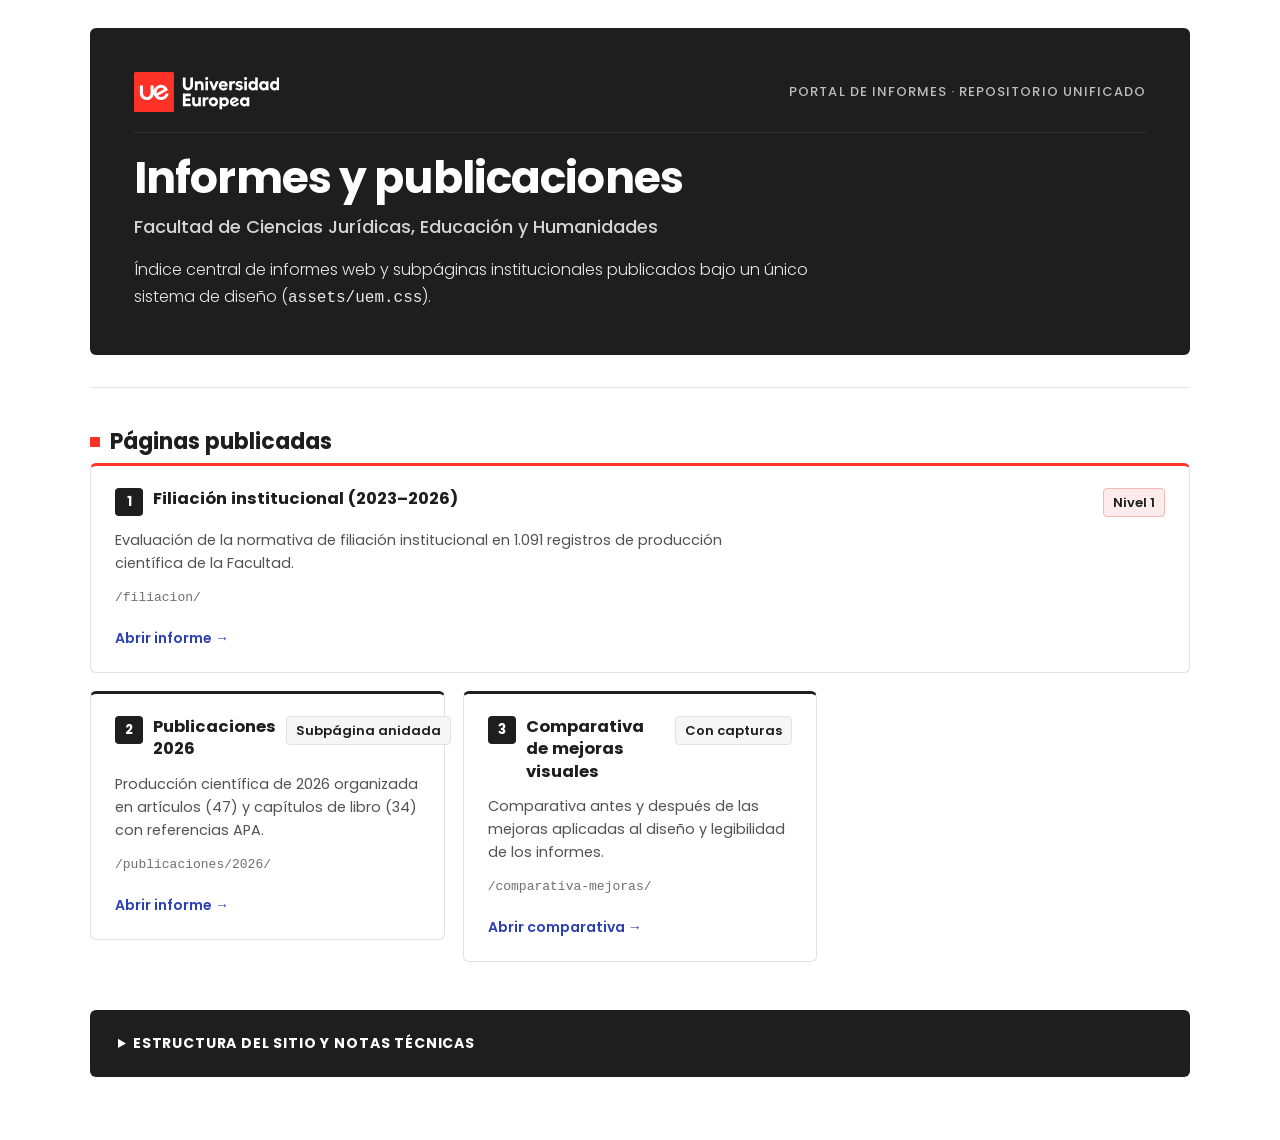
==== index.html @ f256f5fc "Estructura inicial unificada con subpaginas y CSS compartido" ====
<!DOCTYPE html>
<html lang="es">
<head>
<meta charset="utf-8">
<meta name="viewport" content="width=device-width, initial-scale=1, viewport-fit=cover">
<title>Informes y Publicaciones · Facultad de Ciencias Jurídicas, Educación y Humanidades · UEM</title>
<link rel="preconnect" href="https://fonts.googleapis.com">
<link rel="preconnect" href="https://fonts.gstatic.com" crossorigin>
<link href="https://fonts.googleapis.com/css2?family=Poppins:wght@300;400;500;600;700;800&display=swap" rel="stylesheet">
<link rel="stylesheet" href="assets/uem.css">
<style>
  .portal-link {
    display: inline-flex;
    align-items: center;
    gap: 6px;
    margin-top: auto;
    padding-top: 6px;
    font-size: 14px;
    font-weight: 600;
    color: var(--color-blue);
    text-decoration: none;
  }
  .portal-link:hover {
    color: var(--color-red-accessible);
    text-decoration: underline;
  }
  .portal-path {
    font-family: ui-monospace, SFMono-Regular, Consolas, monospace;
    font-size: 13px;
    color: var(--color-text-light);
  }
</style>
</head>
<body>

<div class="page-wrap">
  <header class="header-hero">
    <div class="header-top">
      <svg class="logo-svg" viewBox="0 0 378.14 103.96" role="img" aria-label="Universidad Europea">
        <rect width="103.76" height="103.76" rx="4" fill="#FF3228"/>
        <path fill="#FFFFFF" d="M82.51,55.35c-1.48,6.81-6.86,8.73-9.14,9.25c-0.96,0.22-1.93,0.33-2.9,0.33c-3.13,0-6.09-1.18-8.16-3.23l25.82-14.92c-1.21-3.1-2.83-6.1-5.36-8.45c-4.49-4.16-11.02-6.06-17.03-4.64c-3.13,0.74-6.08,2.34-8.49,4.46c-2.07,1.82-3.78,4.06-4.93,6.57c-0.21,0.46-0.41,0.94-0.58,1.42c-0.26,0.72-0.47,1.46-0.63,2.22V34.79h-8.06v19.95c0,5.88-4.23,10.32-9.84,10.32c-5.65,0-9.91-4.44-9.91-10.32V34.79h-8.06v19.95c0,10.49,7.56,18.11,17.97,18.11c9.88,0,17.16-6.91,17.83-16.63c0.59,3.19,1.89,6.32,3.87,9c3.52,4.78,9.34,7.63,15.57,7.630c1.55,0,3.12-0.18,4.65-0.52c7.75-1.75,13.53-7.67,15.16-15.48L82.51,55.35z M58.86,55.02c-0.45-2.22-0.34-4.35,0.32-6.18c0.98-2.69,3.05-4.93,5.54-6.31c4.25-2.36,9.92-1.82,13.16,2.06L58.96,55.52L58.86,55.02z"/>
        <g fill="#FFFFFF">
          <path d="M126.95,34.58V14.15H134v20.43c0,3.71,2.67,6.48,6.19,6.48c3.52,0,6.14-2.76,6.14-6.48V14.15h7.05v20.43c0,7.67-5.62,13.33-13.19,13.33C132.57,47.91,126.95,42.25,126.95,34.58" />
          <path d="M180.9,34.25v13.24h-6.71v-12.1c0-3.24-1.76-5.1-4.52-5.1c-1.86,0-3.71,1.05-4.67,2.67v14.52h-6.71V24.1H165v2.76c1.29-2,3.76-3.24,6.38-3.24C177.29,23.63,180.9,27.68,180.9,34.25" />
          <path d="M192.33,47.49h-6.71V24.1h6.71V47.49z M193.05,16.82c0,2.24-1.86,4.09-4.090,4.09s-4.1-1.86-4.1-4.09c0-2.19,1.86-4.05,4.1-4.05S193.05,14.63,193.05,16.82" />
          <polygon points="210.53,47.49 204.81,47.49 195.1,24.1 202.38,24.1 207.67,38.34 212.86,24.1 220.19,24.1" />
          <path d="M237,33.1c-0.29-2.33-2.43-4.05-4.91-4.05c-2.81,0-4.67,1.52-5.29,4.05H237z M243.53,37.39h-16.81c0.62,3.19,2.81,4.86,6,4.86c2.09,0,4.29-0.95,5.1-2.38l5.24,3.19c-1.71,3.09-5.62,4.9-10.48,4.9c-6.86,0-12.29-5.33-12.29-12.29c0-6.81,5.33-12.05,12.14-12.05c6.33,0,11.29,4.9,11.29,11.14C243.72,35.58,243.67,36.48,243.53,37.39" />
          <path d="M262.67,24.06l-0.38,6.29c-0.9-0.33-2.05-0.52-3-0.52c-1.52,0-3.95,1.24-5.1,3.52v14.14h-6.71V24.1h6.71v2.76c1.14-2,3.67-3.24,5.62-3.24C261,23.63,261.96,23.77,262.67,24.06" />
          <path d="M263.34,45.01l2-4.67c2.19,1.62,5.05,2.48,7.9,2.48c2.1,0,3.43-0.81,3.43-1.9c-0.05-3.57-12.62-0.9-12.71-9.52c-0.05-4.38,3.86-7.76,9.38-7.76c3.29,0,6.57,0.81,8.91,2.67l-1.91,4.86c-1.81-1.38-4.76-2.43-7.29-2.43c-1.71,0-2.86,0.81-2.86,1.86c0.05,3.38,12.71,1.52,12.86,9.91c0,4.33-3.81,7.48-9.24,7.48C269.82,47.96,266.15,47.01,263.34,45.01" />
          <path d="M293.39,47.49h-6.71V24.1h6.71V47.49z M294.1,16.82c0,2.24-1.86,4.09-4.09,4.09c-2.24,0-4.1-1.86-4.1-4.09c0-2.19,1.86-4.05,4.1-4.05C292.25,12.77,294.1,14.63,294.1,16.82" />
          <polygon points="147.48,55.98 147.48,62.74 134.1,62.74 134.1,68.74 146.01,68.74 146.01,75.5 134.1,75.5 134.1,82.55 147.48,82.55 147.48,89.31 127.06,89.31 127.06,55.98" />
          <path d="M173.77,65.93v23.38h-6.71v-2.76c-1.33,2-3.81,3.24-6.38,3.24c-5.91,0-9.52-4.05-9.52-10.67V65.93h6.71v12.1c0,3.24,1.76,5.05,4.52,5.05c1.81,0,3.67-1,4.67-2.62V65.93H173.77z" />
          <path d="M193.68,65.88l-0.38,6.29c-0.9-0.33-2.05-0.52-3-0.52c-1.52,0-3.95,1.24-5.1,3.52v14.14h-6.71V65.93h6.71v2.76c1.14-2,3.67-3.24,5.62-3.24C192.01,65.45,192.96,65.59,193.68,65.88" />
          <path d="M200.78,77.64c0,3.24,2.38,5.71,5.57,5.71c3.14,0,5.57-2.48,5.57-5.71c0-3.33-2.43-5.76-5.57-5.76C203.16,71.88,200.78,74.31,200.78,77.64 M218.49,77.64c0,6.95-5.29,12.14-12.14,12.14c-6.9,0-12.14-5.19-12.14-12.14c0-6.95,5.24-12.19,12.14-12.19C213.2,65.45,218.49,70.69,218.49,77.64" />
          <path d="M235.87,65.45c-2.95,0-5.76,1.33-6.91,3.24v-2.76h-6.71v31.1h6.71V86.55c1.14,1.9,3.95,3.24,6.91,3.24c6.1,0,10.86-5.43,10.86-12.19C246.73,70.83,241.97,65.45,235.87,65.45z M234.35,83.36c-3.19,0-5.57-2.48-5.57-5.71c0-3.33,2.38-5.76,5.57-5.76c3.14,0,5.57,2.43,5.57,5.76C239.92,80.88,237.49,83.36,234.35,83.36z" />
          <path d="M314.96,14.15v12.71c-1.14-1.9-4-3.24-6.9-3.24c-6.1,0-10.91,5.38-10.91,12.14c0,6.76,4.81,12.19,10.91,12.19c2.95,0,5.76-1.33,6.9-3.24v2.76h6.71V14.15H314.96z M309.53,41.53c-3.19,0-5.57-2.48-5.57-5.71c0-3.33,2.38-5.76,5.57-5.76c3.14,0,5.57,2.43,5.57,5.76C315.1,39.06,312.67,41.53,309.53,41.53z" />
          <path d="M342.96,24.1v2.76c-1.14-1.9-4-3.24-6.9-3.24c-6.1,0-10.91,5.38-10.91,12.14c0,6.76,4.81,12.19,10.91,12.19c2.95,0,5.76-1.33,6.9-3.24v2.76h6.71V24.1H342.96z M337.54,41.53c-3.19,0-5.57-2.48-5.57-5.71c0-3.33,2.38-5.76,5.57-5.76c3.14,0,5.57,2.43,5.57,5.76C343.11,39.06,340.68,41.53,337.54,41.53z" />
          <path d="M371.2,14.15v12.71c-1.14-1.9-4-3.24-6.9-3.24c-6.1,0-10.91,5.38-10.91,12.14c0,6.76,4.81,12.19,10.91,12.19c2.95,0,5.76-1.33,6.9-3.24v2.76h6.71V14.15H371.2z M365.77,41.51c-3.19,0-5.57-2.48-5.57-5.71c0-3.33,2.38-5.76,5.57-5.76c3.14,0,5.57,2.43,5.57,5.76C371.35,39.03,368.92,41.51,365.77,41.51z" />
          <path d="M293.02,65.93v2.76c-1.14-1.9-4-3.24-6.9-3.24c-6.1,0-10.91,5.38-10.91,12.14c0,6.76,4.81,12.19,10.91,12.19c2.95,0,5.76-1.33,6.9-3.24v2.76h6.71V65.93H293.02z M287.59,83.36c-3.19,0-5.57-2.48-5.57-5.71c0-3.33,2.38-5.76,5.57-5.76c3.14,0,5.57,2.43,5.57,5.76C293.16,80.88,290.73,83.36,287.59,83.36z" />
          <path d="M267.67,79.42c-0.7,2.88-3.38,4.86-6.39,4.86c-1.75,0-3.29-0.67-4.41-1.79l10.65-6.15c0,0,0,0,0,0.01l5.02-2.91c-1.61-4.78-5.96-8.03-11.26-8.03c-6.79,0-11.94,5.25-11.94,12.23s5.15,12.18,11.94,12.18c5.76,0,10.64-3.75,11.87-9.21L267.67,79.42z M254.94,77.63c0-3.87,2.71-6.7,6.35-6.7c1.51,0,2.88,0.51,3.95,1.38l-10.29,5.65C254.95,77.86,254.94,77.75,254.94,77.63z" />
        </g>
      </svg>
      <div class="header-meta">Portal de Informes · Repositorio Unificado</div>
    </div>

    <div class="hero-body">
      <h1>Informes y publicaciones</h1>
      <div class="hero-faculty">Facultad de Ciencias Jurídicas, Educación y Humanidades</div>
      <p class="hero-lead">
        Índice central de informes web y subpáginas institucionales publicados bajo un único sistema de diseño (<code>assets/uem.css</code>).
      </p>
    </div>
  </header>

  <section class="section-open">
    <h2 class="sec">Páginas publicadas</h2>
    <div class="cards">
      <article class="tc full">
        <div class="tc-h">
          <span class="tc-num">1</span>
          <h3>Filiación institucional (2023–2026)</h3>
          <span class="pill">Nivel 1</span>
        </div>
        <p class="idea">Evaluación de la normativa de filiación institucional en 1.091 registros de producción científica de la Facultad.</p>
        <div class="portal-path">/filiacion/</div>
        <a class="portal-link" href="filiacion/">Abrir informe →</a>
      </article>

      <article class="tc">
        <div class="tc-h">
          <span class="tc-num">2</span>
          <h3>Publicaciones 2026</h3>
          <span class="pill">Subpágina anidada</span>
        </div>
        <p class="idea">Producción científica de 2026 organizada en artículos (47) y capítulos de libro (34) con referencias APA.</p>
        <div class="portal-path">/publicaciones/2026/</div>
        <a class="portal-link" href="publicaciones/2026/">Abrir informe →</a>
      </article>

      <article class="tc">
        <div class="tc-h">
          <span class="tc-num">3</span>
          <h3>Comparativa de mejoras visuales</h3>
          <span class="pill">Con capturas</span>
        </div>
        <p class="idea">Comparativa antes y después de las mejoras aplicadas al diseño y legibilidad de los informes.</p>
        <div class="portal-path">/comparativa-mejoras/</div>
        <a class="portal-link" href="comparativa-mejoras/">Abrir comparativa →</a>
      </article>
    </div>
  </section>

  <details class="foot">
    <summary>Estructura del sitio y notas técnicas</summary>
    <ul>
      <li><strong>Repositorio único:</strong> Todas las páginas viven en carpetas en minúsculas (<code>kebab-case</code>) con su propio <code>index.html</code>.</li>
      <li><strong>Estilo compartido:</strong> Los informes enlazan a una única hoja de estilos en <code>assets/uem.css</code> según su nivel de anidación.</li>
    </ul>
  </details>
</div>

</body>
</html>
---- assets/uem.css ----
/* ==========================================================================
   SISTEMA DE DISEÑO UNIFICADO · UNIVERSIDAD EUROPEA (UEM)
   - Colores:
       * Rojo UEM: #FF3228 (Acento <= 10%: cuadrado del logo, cifra clave,
         serie destacada de cada gráfico, borde del callout)
       * Rojo de lectura (alto contraste): #C81910 (para fondos con texto blanco)
       * Antracita: #1E1E1E (Portadas, cierres, marcadores y texto principal)
       * Blanco: #FFFFFF (Fondo de contenido)
       * Azul real: #2D41B4 (Rigor, series comparativas y enlaces)
       * Gris de tarjetas: #F6F6F6 con bordes #E2E2E2
   - Tipografía: Poppins, Segoe UI, Arial, sans-serif (Cuerpo 16px, mínimo 13px)
   - Composición: Retícula modular inspirada en el cuadrado del logo
   ========================================================================== */

:root {
  --color-red: #FF3228;
  --color-red-accessible: #C81910;
  --color-red-tint: #FDECEB;
  --color-red-border: #F5B8B4;
  --color-rose: #E08A93;
  --color-rose-tint: #FBF0F1;
  --color-anthracite: #1E1E1E;
  --color-white: #FFFFFF;
  --color-blue: #2D41B4;
  --color-blue-tint: #ECEFF9;
  --color-blue-border: #B8C2EC;
  --color-card-bg: #F6F6F6;
  --color-card-border: #E2E2E2;
  --color-border-dark: #333333;
  --color-text-body: #1E1E1E;
  --color-text-muted: #525252;
  --color-text-light: #6E6E6E;

  /* Paleta secuencial ordenada para cuartiles (Q1 -> Q4 + Sin cuartil) */
  --color-q1: #1B2878;
  --color-q2: #2D41B4;
  --color-q3: #6C7FD8;
  --color-q4: #B4C0F0;
  --color-q-none: #E2E2E2;

  /* Grises de barras con contraste suficiente (>= 3:1 sobre pista) */
  --color-bar-track: #EAEAEA;
  --color-bar-neutral: #767676;
  --color-bar-neutral-light: #949494;
  --color-bar-unregistered: #C4C4C4;

  --font-family: 'Poppins', 'Segoe UI', Arial, sans-serif;
  --radius-square: 4px;
  --radius-card: 6px;
  --spacing-container: 1140px;
}

* {
  box-sizing: border-box;
  margin: 0;
  padding: 0;
}

html, body {
  background-color: var(--color-white);
  color: var(--color-text-body);
  font-family: var(--font-family);
  font-size: 16px;
  line-height: 1.65;
  -webkit-font-smoothing: antialiased;
}

/* ENVOLTURA PRINCIPAL */
.page-wrap,
.inf {
  width: 100%;
  max-width: var(--spacing-container);
  margin: 0 auto;
  padding: 28px 20px 64px;
  display: flex;
  flex-direction: column;
  gap: 32px;
}

/* CABECERA / PORTADA INSTITUCIONAL (Antracita #1E1E1E) */
.header-hero,
.inf-hero {
  background-color: var(--color-anthracite);
  color: var(--color-white);
  border-radius: var(--radius-card);
  padding: clamp(28px, 4vw, 44px);
  display: flex;
  flex-direction: column;
  gap: 20px;
  border: none;
}

.header-top {
  display: flex;
  justify-content: space-between;
  align-items: center;
  flex-wrap: wrap;
  gap: 16px;
  padding-bottom: 20px;
  border-bottom: 1px solid var(--color-border-dark);
}

.logo-svg {
  height: 40px;
  width: auto;
  display: block;
}

.header-meta {
  font-size: 13px;
  text-transform: uppercase;
  letter-spacing: 0.08em;
  color: #BDBDBD;
  font-weight: 500;
}

.hero-body h1 {
  font-size: clamp(28px, 4.5vw, 44px);
  font-weight: 700;
  line-height: 1.15;
  color: var(--color-white);
  margin-bottom: 8px;
  letter-spacing: -0.02em;
}

.hero-faculty,
.inf-fac {
  font-size: 18px;
  font-weight: 500;
  color: #D4D4D4;
  margin-bottom: 16px;
}

.hero-lead,
.inf-lead {
  font-size: 16px;
  line-height: 1.65;
  max-width: 72ch;
  color: #E8E8E8;
  font-weight: 300;
}

.hero-lead b,
.inf-lead b {
  color: var(--color-white);
  font-weight: 600;
}

.inf-lead[hidden],
.pn[hidden] {
  display: none !important;
}

/* Fila de metadatos de la cabecera */
.hero-tags {
  display: flex;
  flex-wrap: wrap;
  gap: 10px;
  margin-top: 8px;
}

.hero-tag {
  background: rgba(255, 255, 255, 0.09);
  border: 1px solid rgba(255, 255, 255, 0.2);
  color: #FFFFFF;
  padding: 5px 12px;
  border-radius: var(--radius-square);
  font-size: 13px;
  font-weight: 500;
}

.hero-tag.accent {
  background: var(--color-red-accessible);
  border-color: var(--color-red);
  color: var(--color-white);
  font-weight: 600;
}

/* Resumen métrico en texto limpio (sin botones falsos) */
.hero-meta-summary {
  display: flex;
  align-items: center;
  flex-wrap: wrap;
  gap: 12px;
  margin-top: 14px;
  font-size: 14.5px;
  color: #D4D4D4;
}

.hero-meta-summary .meta-item {
  display: inline-flex;
  align-items: baseline;
  gap: 5px;
}

.hero-meta-summary .meta-item b {
  color: var(--color-white);
  font-weight: 700;
  font-size: 16px;
}

.hero-meta-summary .meta-sep {
  color: #888888;
  font-size: 16px;
  line-height: 1;
}

/* CONCLUSIÓN PRINCIPAL / CALLOUT */
.callout-box {
  background: var(--color-card-bg);
  border: 1px solid var(--color-card-border);
  border-left: 6px solid var(--color-red);
  border-radius: var(--radius-card);
  padding: 26px 30px;
}

.callout-tag {
  display: inline-block;
  background: var(--color-red-accessible);
  color: var(--color-white);
  font-size: 13px;
  font-weight: 700;
  letter-spacing: 0.06em;
  text-transform: uppercase;
  padding: 4px 10px;
  border-radius: 3px;
  margin-bottom: 12px;
}

.callout-box h2 {
  font-size: 20px;
  font-weight: 700;
  color: var(--color-anthracite);
  margin-bottom: 12px;
}

.callout-box p {
  font-size: 16px;
  line-height: 1.65;
  color: var(--color-text-body);
  max-width: 72ch;
  margin-bottom: 12px;
}

.callout-box p:last-child {
  margin-bottom: 0;
}

.callout-box b {
  color: var(--color-anthracite);
  font-weight: 600;
}

/* PESTAÑAS / TABS CONECTADAS AL CONTENIDO */
.tabs {
  display: flex;
  gap: 6px;
  border-bottom: 2px solid var(--color-anthracite);
  padding-bottom: 0;
  margin-bottom: -8px;
}

.tabs button {
  appearance: none;
  background: var(--color-card-bg);
  border: 1px solid var(--color-card-border);
  border-bottom: none;
  padding: 12px 26px;
  font-family: var(--font-family);
  font-size: 15px;
  font-weight: 600;
  color: var(--color-text-muted);
  border-radius: var(--radius-square) var(--radius-square) 0 0;
  cursor: pointer;
  transition: background-color 0.2s ease, color 0.2s ease;
}

.tabs button:hover {
  background: #EAEAEA;
  color: var(--color-anthracite);
}

.tabs button:focus-visible {
  outline: 2px solid var(--color-blue);
  outline-offset: 2px;
}

.tabs button[aria-selected='true'] {
  background: var(--color-anthracite);
  border-color: var(--color-anthracite);
  color: var(--color-white);
  position: relative;
  bottom: -2px;
}

.pn {
  display: flex;
  flex-direction: column;
  gap: 30px;
}

/* RETÍCULA MODULAR DE CIFRAS CLAVE (KPIs) */
.kpi-grid,
.tiles {
  display: grid;
  grid-template-columns: repeat(auto-fit, minmax(min(100%, 13rem), 1fr));
  gap: 16px;
}

.kpi-card,
.tile {
  background: var(--color-card-bg);
  border: 1px solid var(--color-card-border);
  border-radius: var(--radius-card);
  padding: 22px 20px;
  display: flex;
  flex-direction: column;
  position: relative;
}

.kpi-card.highlight,
.tile:first-child {
  background: var(--color-white);
  border: 2px solid var(--color-red);
}

.kpi-square {
  width: 12px;
  height: 12px;
  border-radius: 2px;
  margin-bottom: 14px;
}

.kpi-square.sq-red { background: var(--color-red); }
.kpi-square.sq-rose { background: var(--color-rose); }
.kpi-square.sq-blue { background: var(--color-blue); }
.kpi-square.sq-gray { background: var(--color-bar-neutral-light); }

.kpi-card .number,
.tile .n {
  font-size: 52px;
  font-weight: 700;
  line-height: 1;
  letter-spacing: -0.03em;
  margin-bottom: 8px;
  font-family: var(--font-family);
  color: var(--color-anthracite);
  display: inline-flex;
  align-items: baseline;
  white-space: nowrap;
}

.kpi-card.highlight .number,
.tile:first-child .n {
  color: var(--color-red);
}

.kpi-card .number.num-blue {
  color: var(--color-blue);
}

.kpi-card .number.num-muted {
  color: var(--color-text-muted);
}

.kpi-card .number .unit,
.tile .u {
  font-size: 26px;
  font-weight: 600;
  margin-left: 3px;
  font-family: var(--font-family);
}

.kpi-card .label,
.tile p {
  font-size: 15px;
  font-weight: 600;
  color: var(--color-anthracite);
  margin-bottom: 4px;
}

.tile p {
  margin-top: 2px;
  margin-bottom: 0;
}

.kpi-card .sub {
  font-size: 13.5px;
  color: var(--color-text-muted);
}

/* SECCIONES Y TARJETAS (Jerarquía diferenciada: tarjetas para datos, limpio para texto) */
.card-section,
.card {
  background: var(--color-card-bg);
  border: 1px solid var(--color-card-border);
  border-radius: var(--radius-card);
  padding: 28px 30px;
}

/* Secciones abiertas (sin caja pesada) para bloques narrativos o contenedores padre */
.section-open {
  background: transparent;
  border: none;
  border-top: 1px solid var(--color-card-border);
  border-radius: 0;
  padding: 28px 0 4px;
}

.section-title,
.card h2,
.sec {
  font-size: 20px;
  font-weight: 700;
  color: var(--color-anthracite);
  margin: 0 0 6px;
  display: flex;
  align-items: flex-start;
  gap: 10px;
  line-height: 1.3;
  font-family: var(--font-family);
}

.sec {
  font-size: 22px;
  margin: 12px 0 6px;
}

/* Marcador cuadrado alineado con la primera línea aunque el título parta en móvil */
.section-title .square-mark,
.card h2::before,
.sec::before {
  content: '';
  width: 10px;
  height: 10px;
  background: var(--color-anthracite);
  display: inline-block;
  border-radius: 1px;
  flex-shrink: 0;
  margin-top: 0.42em;
}

.section-title .square-mark.mark-red,
.sec::before {
  background: var(--color-red);
}

.section-title .square-mark.mark-blue {
  background: var(--color-blue);
}

.section-subtitle,
.note {
  font-size: 14px;
  color: var(--color-text-muted);
  margin: 0 0 20px;
  line-height: 1.55;
  max-width: 75ch;
}

/* GRIDS DE 2 COLUMNAS */
.grid-2,
.grid2 {
  display: grid;
  grid-template-columns: repeat(auto-fit, minmax(min(100%, 24rem), 1fr));
  gap: 20px;
}

.grid-2.grid-comp-table {
  grid-template-columns: 0.92fr 1.08fr;
}

@media (max-width: 920px) {
  .grid-2.grid-comp-table {
    grid-template-columns: 1fr;
  }
}

/* BARRAS APILADAS ANUALES (Filiación) */
.year-stack-row {
  display: grid;
  grid-template-columns: 54px 1fr 120px;
  align-items: center;
  gap: 12px;
  margin-bottom: 14px;
}

.year-label {
  font-size: 15px;
  font-weight: 700;
  color: var(--color-anthracite);
}

.year-bar-track {
  display: flex;
  height: 36px;
  border-radius: var(--radius-square);
  overflow: hidden;
  background: var(--color-bar-track);
}

.year-bar-track span {
  display: flex;
  align-items: center;
  justify-content: center;
  color: var(--color-white);
  font-size: 13px;
  font-weight: 700;
  min-width: 6px;
  white-space: nowrap;
  padding: 0 4px;
}

.year-bar-track span.seg-red {
  background: var(--color-red-accessible);
  color: var(--color-white);
}

.year-bar-track span.seg-rose {
  background: #F4CED2;
  color: var(--color-anthracite);
}

.year-bar-track span.seg-blue {
  background: var(--color-blue);
  color: var(--color-white);
}

.year-bar-track span.seg-gray {
  background: var(--color-bar-unregistered);
  color: var(--color-anthracite);
}

.year-total {
  font-size: 14px;
  color: var(--color-text-muted);
  text-align: right;
  font-variant-numeric: tabular-nums;
  font-weight: 500;
}

@media (max-width: 560px) {
  .year-stack-row {
    grid-template-columns: 48px 1fr;
  }
  .year-total {
    grid-column: 2;
    text-align: left;
    margin-top: -6px;
  }
  .year-bar-track span {
    font-size: 12px;
    padding: 0 2px;
  }
}

/* LEYENDA MODULAR (Filiación) */
.legend-grid {
  display: flex;
  flex-wrap: wrap;
  gap: 14px 24px;
  margin-top: 18px;
  padding-top: 14px;
  border-top: 1px solid var(--color-card-border);
}

.legend-item {
  display: inline-flex;
  align-items: center;
  gap: 8px;
  font-size: 14px;
  color: var(--color-text-body);
  font-weight: 500;
}

.legend-box {
  width: 12px;
  height: 12px;
  border-radius: 2px;
  flex-shrink: 0;
  border: 1px solid rgba(0, 0, 0, 0.12);
}

/* BARRAS DE COMPARATIVA HORIZONTAL (Filiación) */
.comp-group {
  margin-bottom: 20px;
}

.comp-group:last-child {
  margin-bottom: 0;
}

.comp-group-label {
  font-size: 13.5px;
  font-weight: 700;
  color: var(--color-anthracite);
  margin-bottom: 8px;
  text-transform: uppercase;
  letter-spacing: 0.05em;
}

.comp-row {
  display: grid;
  grid-template-columns: 76px 1fr 62px;
  align-items: center;
  gap: 10px;
  margin-bottom: 8px;
  font-size: 14px;
}

.comp-row.wide-label {
  grid-template-columns: 155px 1fr 38px;
}

.comp-year {
  color: var(--color-text-muted);
  font-weight: 500;
}

.comp-track {
  height: 18px;
  background: var(--color-bar-track);
  border-radius: var(--radius-square);
  overflow: hidden;
}

.comp-fill {
  height: 100%;
  border-radius: var(--radius-square);
}

.comp-fill.fill-base { background: var(--color-bar-neutral); }
.comp-fill.fill-prev { background: var(--color-bar-neutral-light); }
.comp-fill.fill-mid  { background: var(--color-rose); }
.comp-fill.fill-top  { background: var(--color-red); }

.comp-val {
  font-weight: 700;
  text-align: right;
  font-variant-numeric: tabular-nums;
  color: var(--color-anthracite);
}

/* BARRAS HORIZONTALES (Publicaciones) */
.bars {
  display: flex;
  flex-direction: column;
  gap: 12px;
}

.bar {
  display: grid;
  grid-template-columns: minmax(0, 16rem) 1fr 2.5rem;
  align-items: center;
  gap: 12px;
  font-size: 14px;
}

.bar .lbl {
  font-weight: 500;
  color: var(--color-text-body);
  line-height: 1.35;
}

.bar .trk {
  height: 15px;
  border-radius: 3px;
  background: var(--color-bar-track);
  overflow: hidden;
  position: relative;
}

.bar .fill {
  display: block;
  height: 100%;
  border-radius: 3px;
  background: var(--color-blue);
  transition: width 0.3s ease;
}

.bar.top .fill {
  background: var(--color-red);
}

.bar:hover .fill {
  filter: brightness(1.08);
}

.bar .val {
  font-weight: 700;
  text-align: right;
  font-variant-numeric: tabular-nums;
  color: var(--color-anthracite);
}

@media (max-width: 36rem) {
  .bar { grid-template-columns: 1fr auto; }
  .bar .trk { grid-column: 1 / -1; order: 3; }
}

/* BARRAS APILADAS Y LEYENDAS (Publicaciones) */
.stk {
  display: flex;
  height: 30px;
  border-radius: var(--radius-square);
  overflow: hidden;
  background: var(--color-bar-track);
}

.stk span {
  display: flex;
  align-items: center;
  justify-content: center;
  min-width: 6px;
  font-size: 12.5px;
  font-weight: 700;
  color: var(--color-white);
  white-space: nowrap;
  overflow: hidden;
}

.legend {
  display: flex;
  flex-direction: column;
  gap: 9px;
  margin-top: 16px;
  padding-top: 14px;
  border-top: 1px solid var(--color-card-border);
  font-size: 14px;
}

.legend div {
  display: flex;
  align-items: center;
  gap: 8px;
}

.sw {
  display: inline-block;
  width: 12px;
  height: 12px;
  border-radius: 2px;
  flex-shrink: 0;
  border: 1px solid rgba(0, 0, 0, 0.14);
}

.legend .v {
  margin-left: auto;
  font-weight: 700;
  font-variant-numeric: tabular-nums;
  color: var(--color-anthracite);
}

.legend .p {
  color: var(--color-text-muted);
  min-width: 3.8rem;
  text-align: right;
  font-variant-numeric: tabular-nums;
}

/* ÍNDICES DE CALIDAD (Rampa secuencial ordenada Q1-Q4 + Sin cuartil) */
.idx {
  display: flex;
  flex-direction: column;
  gap: 16px;
}

.idx-b {
  background: var(--color-white);
  border: 1px solid var(--color-card-border);
  border-radius: var(--radius-square);
  padding: 16px 20px;
}

.idx-t {
  font-size: 14.5px;
  font-weight: 700;
  color: var(--color-anthracite);
  margin-bottom: 10px;
  letter-spacing: 0.01em;
}

.idx-l {
  display: flex;
  flex-wrap: wrap;
  gap: 10px 20px;
  margin-top: 10px;
  font-size: 13.5px;
}

.idx-i {
  display: inline-flex;
  align-items: center;
  gap: 6px;
  color: var(--color-text-body);
  font-weight: 500;
}

.idx-i b {
  font-weight: 700;
  color: var(--color-anthracite);
}

.q1-bg { background: var(--color-q1) !important; color: #FFFFFF !important; }
.q2-bg { background: var(--color-q2) !important; color: #FFFFFF !important; }
.q3-bg { background: var(--color-q3) !important; color: #FFFFFF !important; }
.q4-bg { background: var(--color-q4) !important; color: var(--color-anthracite) !important; }
.qn-bg { background: var(--color-q-none) !important; color: var(--color-anthracite) !important; }

/* TABLA OFICIAL UEM */
.table-container {
  overflow-x: visible;
  border: 1px solid var(--color-card-border);
  border-radius: var(--radius-square);
  background: var(--color-white);
}

.uem-table {
  width: 100%;
  border-collapse: collapse;
  font-size: 13.5px;
  text-align: left;
  table-layout: auto;
}

.uem-table th {
  background-color: var(--color-anthracite);
  color: var(--color-white);
  padding: 10px 8px;
  font-weight: 600;
  letter-spacing: 0.01em;
  text-align: right;
  white-space: nowrap;
}

.uem-table th:first-child {
  text-align: left;
  padding-left: 12px;
}

.uem-table th:last-child {
  padding-right: 12px;
}

.uem-table td {
  padding: 11px 8px;
  border-bottom: 1px solid var(--color-card-border);
  color: var(--color-text-body);
  text-align: right;
  white-space: nowrap;
  font-variant-numeric: tabular-nums;
}

.uem-table td:first-child {
  text-align: left;
  font-weight: 600;
  color: var(--color-anthracite);
  padding-left: 12px;
}

.uem-table td:last-child {
  padding-right: 12px;
}

@media (max-width: 480px) {
  .uem-table {
    font-size: 13px;
  }
  .uem-table th,
  .uem-table td {
    padding: 9px 5px;
  }
  .uem-table th:first-child,
  .uem-table td:first-child {
    padding-left: 8px;
  }
  .uem-table th:last-child,
  .uem-table td:last-child {
    padding-right: 8px;
  }
}

.uem-table td small {
  font-size: 13px;
  color: var(--color-text-muted);
}

.uem-table tr:last-child td {
  border-bottom: none;
}

.uem-table tr:nth-child(even) td {
  background-color: #FAFAFA;
}

.table-badge {
  display: inline-block;
  padding: 3px 8px;
  border-radius: 3px;
  font-size: 13px;
  font-weight: 700;
}

.table-badge.blue {
  background: var(--color-blue-tint);
  border: 1px solid var(--color-blue-border);
  color: var(--color-anthracite);
}

.table-badge.red {
  background: var(--color-red-tint);
  border: 1px solid var(--color-red-border);
  color: var(--color-anthracite);
}

.table-note {
  margin-top: 16px;
  font-size: 14px;
  color: var(--color-text-muted);
  line-height: 1.55;
}

/* TARJETAS INTERNAS Y BLOQUES DE DETALLE (Filiación) */
.detail-box {
  background: var(--color-card-bg);
  padding: 22px 24px;
  border-radius: var(--radius-card);
  border: 1px solid var(--color-card-border);
}

.detail-box h3 {
  font-size: 17px;
  font-weight: 700;
  color: var(--color-anthracite);
  margin-bottom: 8px;
}

.detail-box h4 {
  font-size: 14px;
  font-weight: 700;
  color: var(--color-anthracite);
  text-transform: uppercase;
  letter-spacing: 0.05em;
  margin-bottom: 14px;
}

.detail-box p {
  font-size: 15px;
  line-height: 1.6;
  color: var(--color-text-body);
  margin-bottom: 14px;
}

.detail-box p:last-child {
  margin-bottom: 0;
}

.detail-stack {
  display: flex;
  flex-direction: column;
  gap: 16px;
}

.detail-footnote {
  font-size: 13.5px;
  color: var(--color-text-muted);
  margin-top: 14px;
  line-height: 1.5;
}

/* LISTAS DE CONCLUSIONES Y RECOMENDACIONES */
.points-list {
  list-style: none;
  display: flex;
  flex-direction: column;
  gap: 14px;
  margin-top: 12px;
}

.points-list li {
  position: relative;
  padding-left: 20px;
  font-size: 15px;
  line-height: 1.6;
  color: var(--color-text-body);
  max-width: 72ch;
}

.points-list li::before {
  content: "";
  position: absolute;
  left: 0;
  top: 8px;
  width: 7px;
  height: 7px;
  background: var(--color-anthracite);
  border-radius: 1px;
}

.points-list.blue li::before {
  background: var(--color-blue);
}

.points-list strong {
  color: var(--color-anthracite);
  font-weight: 600;
}

/* CUADROS DE CLASIFICACIÓN DE REGISTROS */
.defs-grid {
  display: grid;
  grid-template-columns: repeat(2, 1fr);
  gap: 16px;
  margin-top: 12px;
}

@media (max-width: 650px) {
  .defs-grid { grid-template-columns: 1fr; }
}

.def-item {
  background: var(--color-card-bg);
  border: 1px solid var(--color-card-border);
  border-radius: var(--radius-square);
  padding: 16px 18px;
  display: flex;
  gap: 12px;
  align-items: flex-start;
}

.def-color-box {
  width: 14px;
  height: 14px;
  border-radius: 2px;
  margin-top: 4px;
  flex-shrink: 0;
  border: 1px solid rgba(0, 0, 0, 0.12);
}

.def-content h4 {
  font-size: 15px;
  font-weight: 700;
  color: var(--color-anthracite);
  margin-bottom: 4px;
}

.def-content p {
  font-size: 14px;
  color: var(--color-text-muted);
  line-height: 1.5;
}

/* TARJETAS TEMÁTICAS (Publicaciones) */
.cards {
  display: grid;
  grid-template-columns: repeat(auto-fit, minmax(min(100%, 22rem), 1fr));
  gap: 18px;
  align-items: start;
}

.tc {
  border: 1px solid var(--color-card-border);
  border-top: 3px solid var(--color-anthracite);
  border-radius: var(--radius-card);
  background: var(--color-white);
  padding: 22px 24px;
  display: flex;
  flex-direction: column;
  gap: 12px;
}

.tc.full {
  grid-column: 1 / -1;
  border-top-color: var(--color-red);
}

.tc-h,
.sub-h {
  display: flex;
  align-items: flex-start;
  gap: 10px;
}

.tc-num {
  flex: none;
  width: 28px;
  height: 28px;
  border-radius: var(--radius-square);
  background: var(--color-anthracite);
  color: var(--color-white);
  display: flex;
  align-items: center;
  justify-content: center;
  font-weight: 700;
  font-size: 13.5px;
}

.tc h3 {
  flex: 1;
  margin: 0;
  font-size: 16.5px;
  font-weight: 700;
  line-height: 1.35;
  color: var(--color-anthracite);
}

/* Píldora con contraste WCAG AA garantizado (texto antracita sobre tinte suave) */
.pill {
  flex: none;
  white-space: nowrap;
  border-radius: 4px;
  padding: 3px 9px;
  background: var(--color-card-bg);
  border: 1px solid var(--color-card-border);
  color: var(--color-anthracite);
  font-size: 13px;
  font-weight: 600;
}

.tc.full > .tc-h .pill {
  background: var(--color-red-tint);
  border-color: var(--color-red-border);
  color: var(--color-anthracite);
}

.idea {
  margin: 0;
  color: var(--color-text-muted);
  line-height: 1.6;
  font-size: 14.5px;
  max-width: 75ch;
}

/* SUBTEMÁTICAS */
.subs {
  display: grid;
  grid-template-columns: repeat(auto-fit, minmax(min(100%, 20rem), 1fr));
  gap: 16px;
  align-items: start;
  margin-top: 8px;
}

.subs .sub {
  border: 1px solid var(--color-card-border);
  border-radius: var(--radius-square);
  background: var(--color-card-bg);
  padding: 18px 20px;
  display: flex;
  flex-direction: column;
  gap: 10px;
}

.subs .sub h4 {
  font-size: 15px;
  font-weight: 700;
  color: var(--color-anthracite);
  margin: 0;
  flex: 1;
  line-height: 1.35;
}

/* REFERENCIAS APA Y ACORDEÓN */
details {
  margin-top: 4px;
}

details summary {
  cursor: pointer;
  color: var(--color-blue);
  font-weight: 600;
  font-size: 14px;
  user-select: none;
  transition: color 0.15s ease;
}

details summary:hover {
  color: var(--color-red-accessible);
}

ul.refs {
  list-style: none;
  margin: 10px 0 0;
  padding: 10px 0 0;
  display: flex;
  flex-direction: column;
  gap: 10px;
  border-top: 1px solid var(--color-card-border);
}

ul.refs li {
  padding-left: 20px;
  text-indent: -20px;
  font-size: 14px;
  line-height: 1.6;
  color: var(--color-text-body);
  word-break: break-word;
}

ul.refs a {
  color: var(--color-blue);
  text-decoration: none;
  word-break: break-all;
}

ul.refs a:hover {
  text-decoration: underline;
  color: var(--color-red-accessible);
}

/* CIERRE METODOLÓGICO PLEGABLE UNIFICADO (ANTRACITA #1E1E1E) */
details.foot {
  background: var(--color-anthracite);
  color: #D4D4D4;
  border-radius: var(--radius-card);
  padding: 22px 28px;
  border: none;
  margin-top: 12px;
}

details.foot summary {
  color: var(--color-white);
  font-weight: 700;
  font-size: 14px;
  text-transform: uppercase;
  letter-spacing: 0.06em;
  user-select: none;
  cursor: pointer;
}

details.foot summary:hover {
  color: #FFFFFF;
  text-decoration: underline;
}

details.foot ul {
  margin: 14px 0 0;
  padding-left: 18px;
  color: #D4D4D4;
  font-size: 14px;
  line-height: 1.65;
  display: flex;
  flex-direction: column;
  gap: 8px;
}

details.foot strong {
  color: var(--color-white);
}

.footer-bottom-bar {
  margin-top: 18px;
  padding-top: 14px;
  border-top: 1px solid var(--color-border-dark);
  display: flex;
  justify-content: space-between;
  align-items: center;
  font-size: 13px;
  color: #9E9E9E;
  flex-wrap: wrap;
  gap: 10px;
}

/* ESTILOS DE IMPRESIÓN / PDF */
@media print {
  * {
    -webkit-print-color-adjust: exact !important;
    print-color-adjust: exact !important;
  }
  html, body {
    font-size: 12pt;
    background: #FFFFFF;
  }
  .page-wrap, .inf {
    max-width: 100%;
    padding: 0;
    gap: 18px;
  }
  .pn[hidden], .inf-lead[hidden] {
    display: block !important;
  }
  .card-section, .card, .tc, .kpi-card, .tile, .table-container, .callout-box {
    break-inside: avoid;
    page-break-inside: avoid;
  }
}
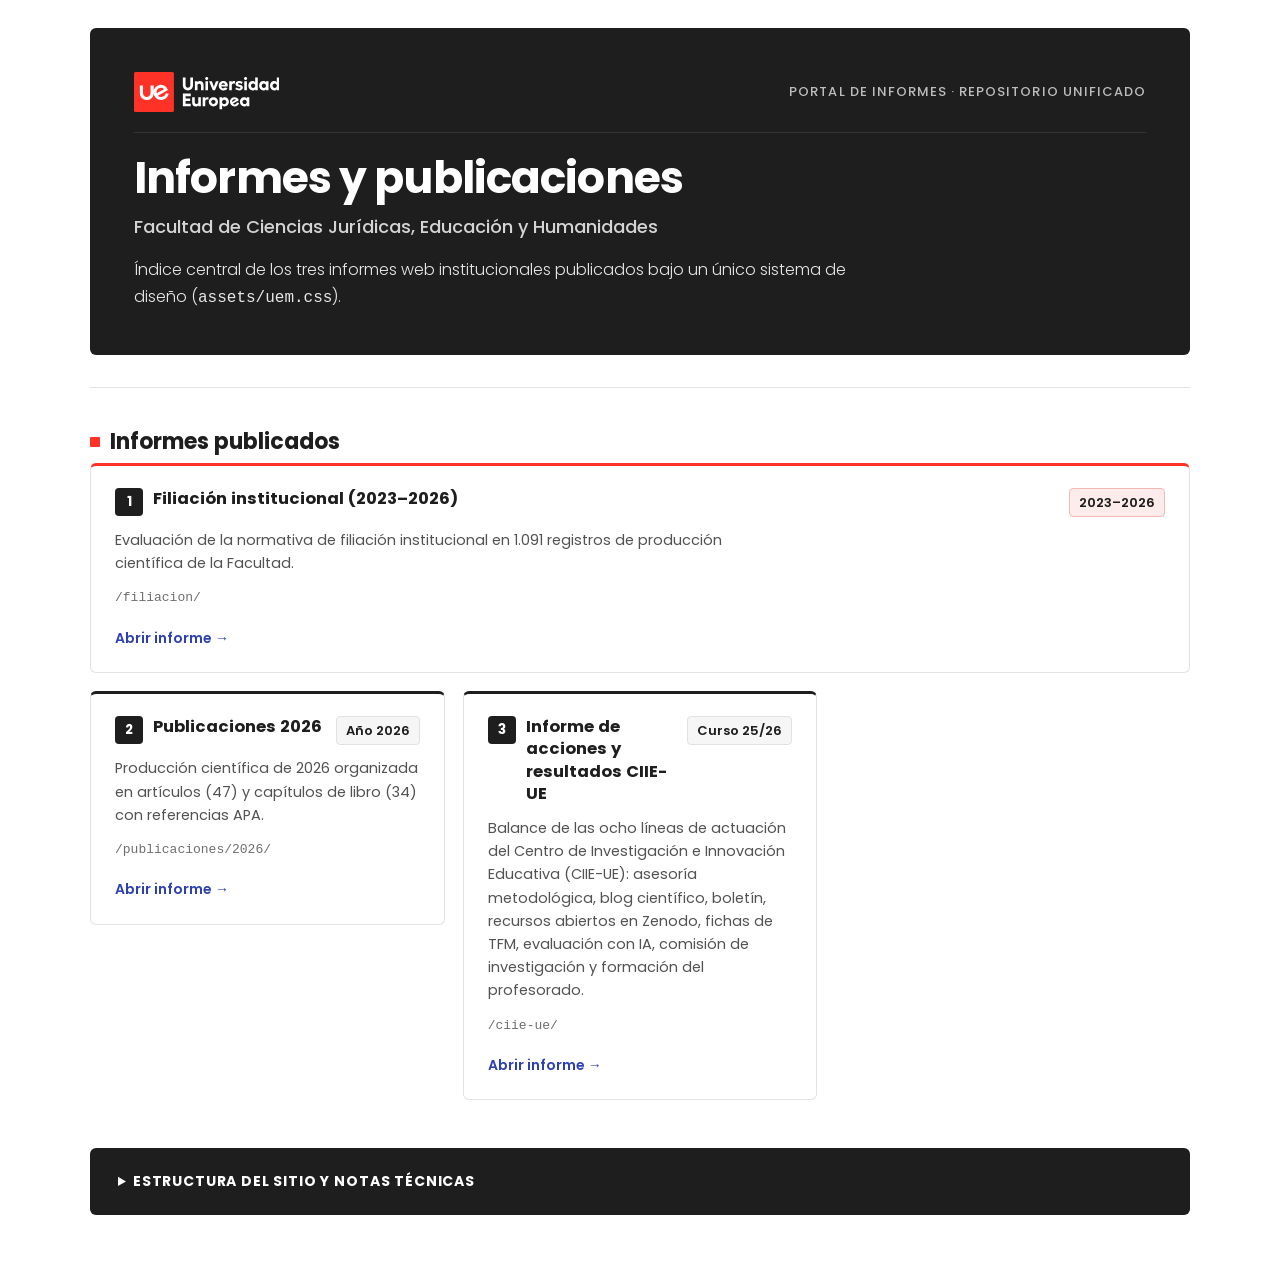
==== commit 164199f5: "Publica informe CIIE-UE 25/26, actualiza portada y retira comparativa-mejoras" ====
--- a/index.html
+++ b/index.html
@@ -67,19 +67,19 @@
       <h1>Informes y publicaciones</h1>
       <div class="hero-faculty">Facultad de Ciencias Jurídicas, Educación y Humanidades</div>
       <p class="hero-lead">
-        Índice central de informes web y subpáginas institucionales publicados bajo un único sistema de diseño (<code>assets/uem.css</code>).
+        Índice central de los tres informes web institucionales publicados bajo un único sistema de diseño (<code>assets/uem.css</code>).
       </p>
     </div>
   </header>
 
   <section class="section-open">
-    <h2 class="sec">Páginas publicadas</h2>
+    <h2 class="sec">Informes publicados</h2>
     <div class="cards">
       <article class="tc full">
         <div class="tc-h">
           <span class="tc-num">1</span>
           <h3>Filiación institucional (2023–2026)</h3>
-          <span class="pill">Nivel 1</span>
+          <span class="pill">2023–2026</span>
         </div>
         <p class="idea">Evaluación de la normativa de filiación institucional en 1.091 registros de producción científica de la Facultad.</p>
         <div class="portal-path">/filiacion/</div>
@@ -90,7 +90,7 @@
         <div class="tc-h">
           <span class="tc-num">2</span>
           <h3>Publicaciones 2026</h3>
-          <span class="pill">Subpágina anidada</span>
+          <span class="pill">Año 2026</span>
         </div>
         <p class="idea">Producción científica de 2026 organizada en artículos (47) y capítulos de libro (34) con referencias APA.</p>
         <div class="portal-path">/publicaciones/2026/</div>
@@ -100,12 +100,12 @@
       <article class="tc">
         <div class="tc-h">
           <span class="tc-num">3</span>
-          <h3>Comparativa de mejoras visuales</h3>
-          <span class="pill">Con capturas</span>
+          <h3>Informe de acciones y resultados CIIE-UE</h3>
+          <span class="pill">Curso 25/26</span>
         </div>
-        <p class="idea">Comparativa antes y después de las mejoras aplicadas al diseño y legibilidad de los informes.</p>
-        <div class="portal-path">/comparativa-mejoras/</div>
-        <a class="portal-link" href="comparativa-mejoras/">Abrir comparativa →</a>
+        <p class="idea">Balance de las ocho líneas de actuación del Centro de Investigación e Innovación Educativa (CIIE-UE): asesoría metodológica, blog científico, boletín, recursos abiertos en Zenodo, fichas de TFM, evaluación con IA, comisión de investigación y formación del profesorado.</p>
+        <div class="portal-path">/ciie-ue/</div>
+        <a class="portal-link" href="ciie-ue/">Abrir informe →</a>
       </article>
     </div>
   </section>
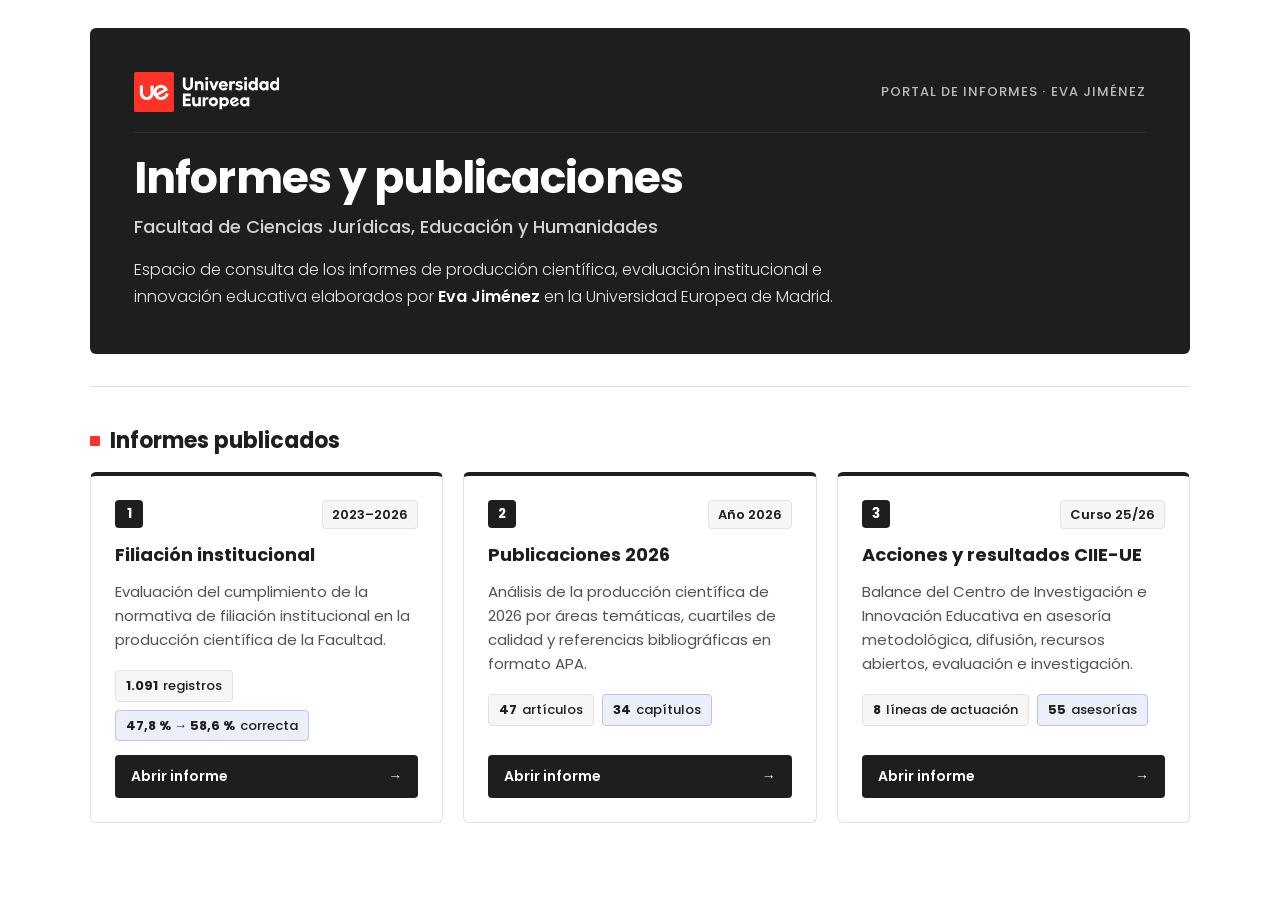
==== commit 4c92a7d3: "Actualiza portada de Eva Jiménez, añade navegación de retorno y corrige informe CIIE-UE" ====
--- a/index.html
+++ b/index.html
@@ -8,28 +8,6 @@
 <link rel="preconnect" href="https://fonts.gstatic.com" crossorigin>
 <link href="https://fonts.googleapis.com/css2?family=Poppins:wght@300;400;500;600;700;800&display=swap" rel="stylesheet">
 <link rel="stylesheet" href="assets/uem.css">
-<style>
-  .portal-link {
-    display: inline-flex;
-    align-items: center;
-    gap: 6px;
-    margin-top: auto;
-    padding-top: 6px;
-    font-size: 14px;
-    font-weight: 600;
-    color: var(--color-blue);
-    text-decoration: none;
-  }
-  .portal-link:hover {
-    color: var(--color-red-accessible);
-    text-decoration: underline;
-  }
-  .portal-path {
-    font-family: ui-monospace, SFMono-Regular, Consolas, monospace;
-    font-size: 13px;
-    color: var(--color-text-light);
-  }
-</style>
 </head>
 <body>
 
@@ -60,63 +38,73 @@
           <path d="M267.67,79.42c-0.7,2.88-3.38,4.86-6.39,4.86c-1.75,0-3.29-0.67-4.41-1.79l10.65-6.15c0,0,0,0,0,0.01l5.02-2.91c-1.61-4.78-5.96-8.03-11.26-8.03c-6.79,0-11.94,5.25-11.94,12.23s5.15,12.18,11.94,12.18c5.76,0,10.64-3.75,11.87-9.21L267.67,79.42z M254.94,77.63c0-3.87,2.71-6.7,6.35-6.7c1.51,0,2.88,0.51,3.95,1.38l-10.29,5.65C254.95,77.86,254.94,77.75,254.94,77.63z" />
         </g>
       </svg>
-      <div class="header-meta">Portal de Informes · Repositorio Unificado</div>
+      <div class="header-meta">Portal de Informes · Eva Jiménez</div>
     </div>
 
     <div class="hero-body">
       <h1>Informes y publicaciones</h1>
       <div class="hero-faculty">Facultad de Ciencias Jurídicas, Educación y Humanidades</div>
       <p class="hero-lead">
-        Índice central de los tres informes web institucionales publicados bajo un único sistema de diseño (<code>assets/uem.css</code>).
+        Espacio de consulta de los informes de producción científica, evaluación institucional e innovación educativa elaborados por <b>Eva Jiménez</b> en la Universidad Europea de Madrid.
       </p>
     </div>
   </header>
 
   <section class="section-open">
     <h2 class="sec">Informes publicados</h2>
-    <div class="cards">
-      <article class="tc full">
-        <div class="tc-h">
+    <div class="portal-grid">
+      <article class="portal-card">
+        <div class="portal-card-top">
           <span class="tc-num">1</span>
-          <h3>Filiación institucional (2023–2026)</h3>
           <span class="pill">2023–2026</span>
         </div>
-        <p class="idea">Evaluación de la normativa de filiación institucional en 1.091 registros de producción científica de la Facultad.</p>
-        <div class="portal-path">/filiacion/</div>
-        <a class="portal-link" href="filiacion/">Abrir informe →</a>
+        <h3 class="portal-card-title">Filiación institucional</h3>
+        <p class="portal-desc">Evaluación del cumplimiento de la normativa de filiación institucional en la producción científica de la Facultad.</p>
+        <div class="portal-metrics">
+          <span class="portal-metric"><strong>1.091</strong> registros</span>
+          <span class="portal-metric metric-accent"><strong>47,8 % → 58,6 %</strong> correcta</span>
+        </div>
+        <a class="portal-cta" href="filiacion/">
+          <span>Abrir informe</span>
+          <span class="portal-cta-arrow" aria-hidden="true">→</span>
+        </a>
       </article>
 
-      <article class="tc">
-        <div class="tc-h">
+      <article class="portal-card">
+        <div class="portal-card-top">
           <span class="tc-num">2</span>
-          <h3>Publicaciones 2026</h3>
           <span class="pill">Año 2026</span>
         </div>
-        <p class="idea">Producción científica de 2026 organizada en artículos (47) y capítulos de libro (34) con referencias APA.</p>
-        <div class="portal-path">/publicaciones/2026/</div>
-        <a class="portal-link" href="publicaciones/2026/">Abrir informe →</a>
+        <h3 class="portal-card-title">Publicaciones 2026</h3>
+        <p class="portal-desc">Análisis de la producción científica de 2026 por áreas temáticas, cuartiles de calidad y referencias bibliográficas en formato APA.</p>
+        <div class="portal-metrics">
+          <span class="portal-metric"><strong>47</strong> artículos</span>
+          <span class="portal-metric metric-accent"><strong>34</strong> capítulos</span>
+        </div>
+        <a class="portal-cta" href="publicaciones/2026/">
+          <span>Abrir informe</span>
+          <span class="portal-cta-arrow" aria-hidden="true">→</span>
+        </a>
       </article>
 
-      <article class="tc">
-        <div class="tc-h">
+      <article class="portal-card">
+        <div class="portal-card-top">
           <span class="tc-num">3</span>
-          <h3>Informe de acciones y resultados CIIE-UE</h3>
           <span class="pill">Curso 25/26</span>
         </div>
-        <p class="idea">Balance de las ocho líneas de actuación del Centro de Investigación e Innovación Educativa (CIIE-UE): asesoría metodológica, blog científico, boletín, recursos abiertos en Zenodo, fichas de TFM, evaluación con IA, comisión de investigación y formación del profesorado.</p>
-        <div class="portal-path">/ciie-ue/</div>
-        <a class="portal-link" href="ciie-ue/">Abrir informe →</a>
+        <h3 class="portal-card-title">Acciones y resultados CIIE-UE</h3>
+        <p class="portal-desc">Balance del Centro de Investigación e Innovación Educativa en asesoría metodológica, difusión, recursos abiertos, evaluación e investigación.</p>
+        <div class="portal-metrics">
+          <span class="portal-metric"><strong>8</strong> líneas de actuación</span>
+          <span class="portal-metric metric-accent"><strong>55</strong> asesorías</span>
+        </div>
+        <a class="portal-cta" href="ciie-ue/">
+          <span>Abrir informe</span>
+          <span class="portal-cta-arrow" aria-hidden="true">→</span>
+        </a>
       </article>
     </div>
   </section>
-
-  <details class="foot">
-    <summary>Estructura del sitio y notas técnicas</summary>
-    <ul>
-      <li><strong>Repositorio único:</strong> Todas las páginas viven en carpetas en minúsculas (<code>kebab-case</code>) con su propio <code>index.html</code>.</li>
-      <li><strong>Estilo compartido:</strong> Los informes enlazan a una única hoja de estilos en <code>assets/uem.css</code> según su nivel de anidación.</li>
-    </ul>
-  </details>
 </div>
 
 </body>
--- a/assets/uem.css
+++ b/assets/uem.css
@@ -396,6 +396,14 @@
   border: 1px solid var(--color-card-border);
   border-radius: var(--radius-card);
   padding: 28px 30px;
+  min-width: 0;
+}
+
+@media (max-width: 560px) {
+  .card-section,
+  .card {
+    padding: 20px 16px;
+  }
 }
 
 /* Secciones abiertas (sin caja pesada) para bloques narrativos o contenedores padre */
@@ -472,7 +480,7 @@
 
 @media (max-width: 920px) {
   .grid-2.grid-comp-table {
-    grid-template-columns: 1fr;
+    grid-template-columns: minmax(0, 1fr);
   }
 }
 
@@ -813,6 +821,14 @@
   border: 1px solid var(--color-card-border);
   border-radius: var(--radius-square);
   background: var(--color-white);
+  max-width: 100%;
+}
+
+@media (max-width: 560px) {
+  .table-container {
+    overflow-x: auto;
+    -webkit-overflow-scrolling: touch;
+  }
 }
 
 .uem-table {
@@ -926,6 +942,7 @@
   padding: 22px 24px;
   border-radius: var(--radius-card);
   border: 1px solid var(--color-card-border);
+  min-width: 0;
 }
 
 .detail-box h3 {
@@ -1260,8 +1277,201 @@
   gap: 10px;
 }
 
+/* BARRA Y BOTÓN DE RETORNO AL PORTAL PRINCIPAL */
+.back-bar {
+  display: flex;
+  flex-wrap: wrap;
+  align-items: center;
+  gap: 10px 12px;
+}
+
+.page-wrap > .back-bar:first-child,
+.inf > .back-bar:first-child {
+  margin-bottom: -14px;
+}
+
+.page-wrap > .back-bar:last-child,
+.inf > .back-bar:last-child {
+  margin-top: -8px;
+}
+
+.btn-back {
+  display: inline-flex;
+  align-items: center;
+  gap: 8px;
+  min-height: 40px;
+  padding: 8px 16px;
+  border-radius: var(--radius-square);
+  background: var(--color-white);
+  border: 1.5px solid var(--color-anthracite);
+  color: var(--color-anthracite);
+  font-family: var(--font-family);
+  font-size: 14px;
+  font-weight: 600;
+  line-height: 1.3;
+  text-decoration: none;
+  transition: background-color 0.18s ease, color 0.18s ease, border-color 0.18s ease;
+}
+
+.btn-back-arrow {
+  color: var(--color-blue);
+  font-weight: 700;
+  transition: transform 0.18s ease, color 0.18s ease;
+}
+
+.btn-back:hover {
+  background: var(--color-anthracite);
+  border-color: var(--color-anthracite);
+  color: var(--color-white);
+}
+
+.btn-back:hover .btn-back-arrow {
+  color: var(--color-white);
+  transform: translateX(-3px);
+}
+
+.btn-back:focus-visible {
+  outline: 2px solid var(--color-blue);
+  outline-offset: 2px;
+}
+
+.btn-back.btn-back-secondary {
+  background: var(--color-card-bg);
+  border-color: var(--color-card-border);
+  color: var(--color-text-body);
+}
+
+.btn-back.btn-back-secondary:hover {
+  background: var(--color-blue);
+  border-color: var(--color-blue);
+  color: var(--color-white);
+}
+
+.btn-back.btn-back-secondary:hover .btn-back-arrow {
+  color: var(--color-white);
+}
+
+/* PORTAL PRINCIPAL Y LISTADOS DE INFORMES */
+.portal-grid {
+  display: grid;
+  grid-template-columns: repeat(auto-fit, minmax(min(100%, 19rem), 1fr));
+  gap: 20px;
+  align-items: stretch;
+  margin-top: 16px;
+}
+
+.portal-card {
+  background: var(--color-white);
+  border: 1px solid var(--color-card-border);
+  border-top: 4px solid var(--color-anthracite);
+  border-radius: var(--radius-card);
+  padding: 24px;
+  display: flex;
+  flex-direction: column;
+  gap: 14px;
+  transition: border-color 0.2s ease, box-shadow 0.2s ease, transform 0.2s ease;
+}
+
+.portal-card:hover {
+  border-top-color: var(--color-red);
+  box-shadow: 0 8px 22px rgba(30, 30, 30, 0.07);
+  transform: translateY(-2px);
+}
+
+.portal-card-top {
+  display: flex;
+  align-items: center;
+  justify-content: space-between;
+  gap: 10px;
+}
+
+.portal-card-title {
+  margin: 0;
+  font-size: 18px;
+  font-weight: 700;
+  line-height: 1.3;
+  color: var(--color-anthracite);
+}
+
+.portal-desc {
+  margin: 0;
+  font-size: 15px;
+  line-height: 1.6;
+  color: var(--color-text-muted);
+}
+
+.portal-metrics {
+  display: flex;
+  flex-wrap: wrap;
+  gap: 8px;
+  padding-top: 4px;
+}
+
+.portal-metric {
+  display: inline-flex;
+  align-items: baseline;
+  gap: 5px;
+  padding: 4px 10px;
+  border-radius: var(--radius-square);
+  background: var(--color-card-bg);
+  border: 1px solid var(--color-card-border);
+  color: var(--color-text-body);
+  font-size: 13px;
+  font-weight: 500;
+}
+
+.portal-metric strong {
+  color: var(--color-anthracite);
+  font-weight: 700;
+}
+
+.portal-metric.metric-accent {
+  background: var(--color-blue-tint);
+  border-color: var(--color-blue-border);
+  color: var(--color-anthracite);
+}
+
+.portal-cta {
+  margin-top: auto;
+  display: inline-flex;
+  align-items: center;
+  justify-content: space-between;
+  gap: 10px;
+  width: 100%;
+  min-height: 42px;
+  padding: 10px 16px;
+  border-radius: var(--radius-square);
+  background: var(--color-anthracite);
+  color: var(--color-white);
+  font-size: 14px;
+  font-weight: 600;
+  text-decoration: none;
+  transition: background-color 0.18s ease;
+}
+
+.portal-cta:hover {
+  background: var(--color-blue);
+  color: var(--color-white);
+}
+
+.portal-cta:focus-visible {
+  outline: 2px solid var(--color-blue);
+  outline-offset: 2px;
+}
+
+.portal-cta-arrow {
+  transition: transform 0.18s ease;
+}
+
+.portal-cta:hover .portal-cta-arrow {
+  transform: translateX(3px);
+}
+
 /* ESTILOS DE IMPRESIÓN / PDF */
 @media print {
+  .back-bar {
+    display: none !important;
+  }
   * {
     -webkit-print-color-adjust: exact !important;
     print-color-adjust: exact !important;
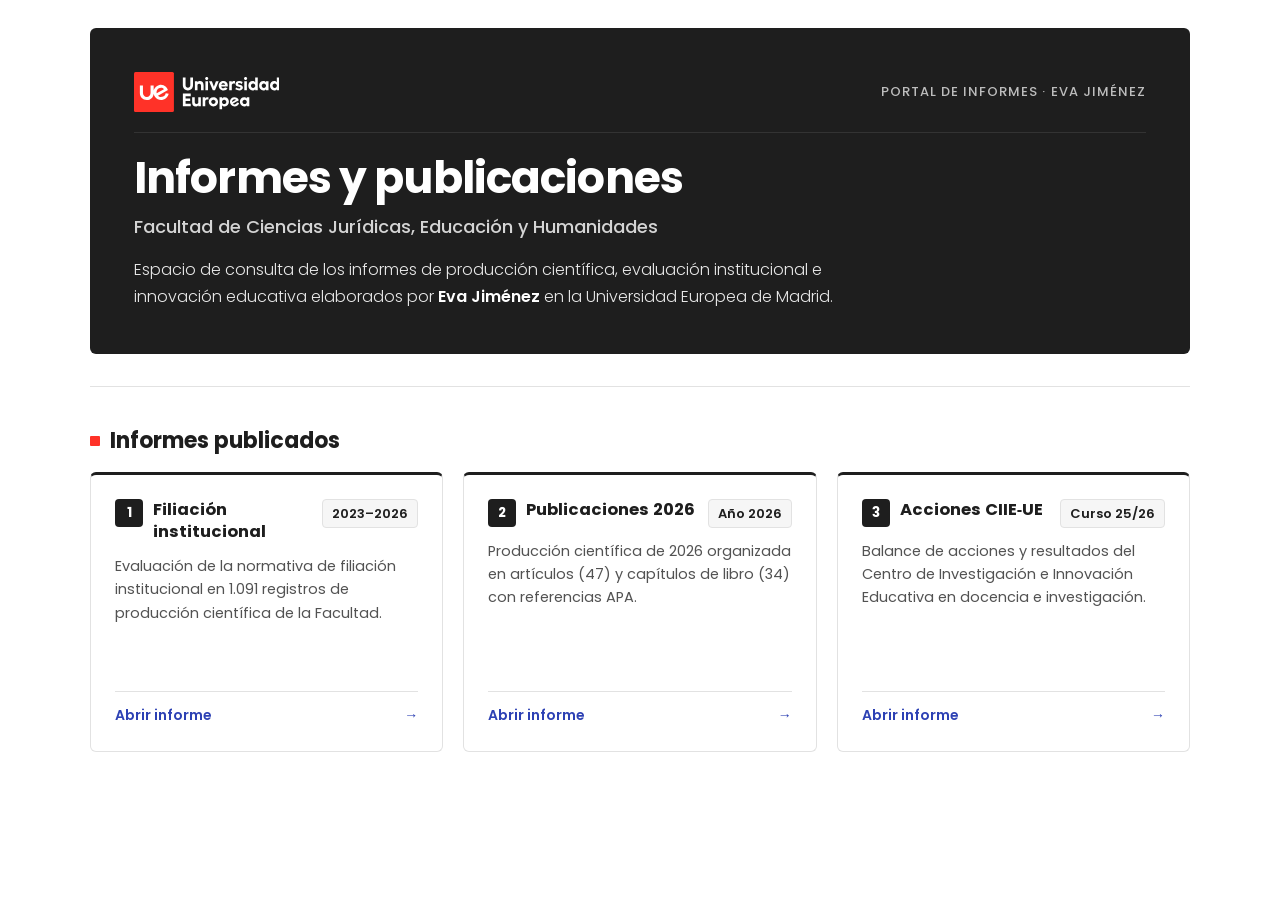
==== commit 5eab0311: "Uniformiza tarjetas cuadradas de portada y renueva barra superior de retorno" ====
--- a/index.html
+++ b/index.html
@@ -52,55 +52,43 @@
 
   <section class="section-open">
     <h2 class="sec">Informes publicados</h2>
-    <div class="portal-grid">
-      <article class="portal-card">
-        <div class="portal-card-top">
+    <div class="cards cards-uniform">
+      <article class="tc">
+        <div class="tc-h">
           <span class="tc-num">1</span>
+          <h3>Filiación institucional</h3>
           <span class="pill">2023–2026</span>
         </div>
-        <h3 class="portal-card-title">Filiación institucional</h3>
-        <p class="portal-desc">Evaluación del cumplimiento de la normativa de filiación institucional en la producción científica de la Facultad.</p>
-        <div class="portal-metrics">
-          <span class="portal-metric"><strong>1.091</strong> registros</span>
-          <span class="portal-metric metric-accent"><strong>47,8 % → 58,6 %</strong> correcta</span>
-        </div>
-        <a class="portal-cta" href="filiacion/">
+        <p class="idea">Evaluación de la normativa de filiación institucional en 1.091 registros de producción científica de la Facultad.</p>
+        <a class="portal-link" href="filiacion/">
           <span>Abrir informe</span>
-          <span class="portal-cta-arrow" aria-hidden="true">→</span>
+          <span class="portal-link-arrow" aria-hidden="true">→</span>
         </a>
       </article>
 
-      <article class="portal-card">
-        <div class="portal-card-top">
+      <article class="tc">
+        <div class="tc-h">
           <span class="tc-num">2</span>
+          <h3>Publicaciones 2026</h3>
           <span class="pill">Año 2026</span>
         </div>
-        <h3 class="portal-card-title">Publicaciones 2026</h3>
-        <p class="portal-desc">Análisis de la producción científica de 2026 por áreas temáticas, cuartiles de calidad y referencias bibliográficas en formato APA.</p>
-        <div class="portal-metrics">
-          <span class="portal-metric"><strong>47</strong> artículos</span>
-          <span class="portal-metric metric-accent"><strong>34</strong> capítulos</span>
-        </div>
-        <a class="portal-cta" href="publicaciones/2026/">
+        <p class="idea">Producción científica de 2026 organizada en artículos (47) y capítulos de libro (34) con referencias APA.</p>
+        <a class="portal-link" href="publicaciones/2026/">
           <span>Abrir informe</span>
-          <span class="portal-cta-arrow" aria-hidden="true">→</span>
+          <span class="portal-link-arrow" aria-hidden="true">→</span>
         </a>
       </article>
 
-      <article class="portal-card">
-        <div class="portal-card-top">
+      <article class="tc">
+        <div class="tc-h">
           <span class="tc-num">3</span>
+          <h3>Acciones CIIE&#8209;UE</h3>
           <span class="pill">Curso 25/26</span>
         </div>
-        <h3 class="portal-card-title">Acciones y resultados CIIE-UE</h3>
-        <p class="portal-desc">Balance del Centro de Investigación e Innovación Educativa en asesoría metodológica, difusión, recursos abiertos, evaluación e investigación.</p>
-        <div class="portal-metrics">
-          <span class="portal-metric"><strong>8</strong> líneas de actuación</span>
-          <span class="portal-metric metric-accent"><strong>55</strong> asesorías</span>
-        </div>
-        <a class="portal-cta" href="ciie-ue/">
+        <p class="idea">Balance de acciones y resultados del Centro de Investigación e Innovación Educativa en docencia e investigación.</p>
+        <a class="portal-link" href="ciie-ue/">
           <span>Abrir informe</span>
-          <span class="portal-cta-arrow" aria-hidden="true">→</span>
+          <span class="portal-link-arrow" aria-hidden="true">→</span>
         </a>
       </article>
     </div>
--- a/assets/uem.css
+++ b/assets/uem.css
@@ -1283,6 +1283,12 @@
   flex-wrap: wrap;
   align-items: center;
   gap: 10px 12px;
+  padding: 10px 14px;
+  background: var(--color-card-bg);
+  border: 1px solid var(--color-card-border);
+  border-left: 4px solid var(--color-red);
+  border-radius: var(--radius-card);
+  box-shadow: 0 2px 8px rgba(30, 30, 30, 0.04);
 }
 
 .page-wrap > .back-bar:first-child,
@@ -1290,44 +1296,52 @@
   margin-bottom: -14px;
 }
 
-.page-wrap > .back-bar:last-child,
-.inf > .back-bar:last-child {
-  margin-top: -8px;
-}
-
 .btn-back {
   display: inline-flex;
   align-items: center;
-  gap: 8px;
-  min-height: 40px;
-  padding: 8px 16px;
+  gap: 10px;
+  min-height: 38px;
+  padding: 6px 14px 6px 7px;
   border-radius: var(--radius-square);
   background: var(--color-white);
-  border: 1.5px solid var(--color-anthracite);
+  border: 1px solid var(--color-card-border);
   color: var(--color-anthracite);
   font-family: var(--font-family);
-  font-size: 14px;
+  font-size: 13.5px;
   font-weight: 600;
   line-height: 1.3;
   text-decoration: none;
-  transition: background-color 0.18s ease, color 0.18s ease, border-color 0.18s ease;
+  box-shadow: 0 1px 2px rgba(30, 30, 30, 0.05);
+  transition: background-color 0.18s ease, color 0.18s ease, border-color 0.18s ease, box-shadow 0.18s ease, transform 0.18s ease;
 }
 
 .btn-back-arrow {
-  color: var(--color-blue);
-  font-weight: 700;
-  transition: transform 0.18s ease, color 0.18s ease;
+  display: inline-flex;
+  align-items: center;
+  justify-content: center;
+  width: 24px;
+  height: 24px;
+  border-radius: 3px;
+  background: var(--color-anthracite);
+  color: var(--color-white);
+  font-size: 13px;
+  font-weight: 700;
+  line-height: 1;
+  flex-shrink: 0;
+  transition: background-color 0.18s ease, color 0.18s ease, transform 0.18s ease;
 }
 
 .btn-back:hover {
   background: var(--color-anthracite);
   border-color: var(--color-anthracite);
   color: var(--color-white);
+  box-shadow: 0 4px 12px rgba(30, 30, 30, 0.12);
 }
 
 .btn-back:hover .btn-back-arrow {
-  color: var(--color-white);
-  transform: translateX(-3px);
+  background: var(--color-red);
+  color: var(--color-white);
+  transform: translateX(-2px);
 }
 
 .btn-back:focus-visible {
@@ -1336,9 +1350,14 @@
 }
 
 .btn-back.btn-back-secondary {
-  background: var(--color-card-bg);
+  background: var(--color-white);
   border-color: var(--color-card-border);
   color: var(--color-text-body);
+}
+
+.btn-back.btn-back-secondary .btn-back-arrow {
+  background: var(--color-blue-tint);
+  color: var(--color-blue);
 }
 
 .btn-back.btn-back-secondary:hover {
@@ -1348,123 +1367,71 @@
 }
 
 .btn-back.btn-back-secondary:hover .btn-back-arrow {
-  color: var(--color-white);
-}
-
-/* PORTAL PRINCIPAL Y LISTADOS DE INFORMES */
-.portal-grid {
-  display: grid;
-  grid-template-columns: repeat(auto-fit, minmax(min(100%, 19rem), 1fr));
+  background: rgba(255, 255, 255, 0.2);
+  color: var(--color-white);
+}
+
+/* PORTAL PRINCIPAL Y LISTADOS UNIFORMES DE INFORMES */
+.cards.cards-uniform {
+  grid-template-columns: repeat(3, minmax(0, 1fr));
   gap: 20px;
   align-items: stretch;
   margin-top: 16px;
 }
 
-.portal-card {
-  background: var(--color-white);
-  border: 1px solid var(--color-card-border);
-  border-top: 4px solid var(--color-anthracite);
-  border-radius: var(--radius-card);
+.cards.cards-uniform .tc {
+  min-height: 280px;
   padding: 24px;
-  display: flex;
-  flex-direction: column;
-  gap: 14px;
+  border-top: 3px solid var(--color-anthracite);
   transition: border-color 0.2s ease, box-shadow 0.2s ease, transform 0.2s ease;
 }
 
-.portal-card:hover {
+.cards.cards-uniform .tc:hover {
   border-top-color: var(--color-red);
-  box-shadow: 0 8px 22px rgba(30, 30, 30, 0.07);
+  box-shadow: 0 8px 20px rgba(30, 30, 30, 0.06);
   transform: translateY(-2px);
 }
 
-.portal-card-top {
+@media (max-width: 960px) {
+  .cards.cards-uniform {
+    grid-template-columns: 1fr;
+  }
+  .cards.cards-uniform .tc {
+    min-height: 0;
+  }
+}
+
+.portal-link {
   display: flex;
   align-items: center;
   justify-content: space-between;
-  gap: 10px;
-}
-
-.portal-card-title {
-  margin: 0;
-  font-size: 18px;
-  font-weight: 700;
-  line-height: 1.3;
-  color: var(--color-anthracite);
-}
-
-.portal-desc {
-  margin: 0;
-  font-size: 15px;
-  line-height: 1.6;
-  color: var(--color-text-muted);
-}
-
-.portal-metrics {
-  display: flex;
-  flex-wrap: wrap;
   gap: 8px;
-  padding-top: 4px;
-}
-
-.portal-metric {
-  display: inline-flex;
-  align-items: baseline;
-  gap: 5px;
-  padding: 4px 10px;
-  border-radius: var(--radius-square);
-  background: var(--color-card-bg);
-  border: 1px solid var(--color-card-border);
-  color: var(--color-text-body);
-  font-size: 13px;
-  font-weight: 500;
-}
-
-.portal-metric strong {
-  color: var(--color-anthracite);
-  font-weight: 700;
-}
-
-.portal-metric.metric-accent {
-  background: var(--color-blue-tint);
-  border-color: var(--color-blue-border);
-  color: var(--color-anthracite);
-}
-
-.portal-cta {
   margin-top: auto;
-  display: inline-flex;
-  align-items: center;
-  justify-content: space-between;
-  gap: 10px;
-  width: 100%;
-  min-height: 42px;
-  padding: 10px 16px;
-  border-radius: var(--radius-square);
-  background: var(--color-anthracite);
-  color: var(--color-white);
+  padding-top: 12px;
+  border-top: 1px solid var(--color-card-border);
   font-size: 14px;
   font-weight: 600;
+  color: var(--color-blue);
   text-decoration: none;
-  transition: background-color 0.18s ease;
-}
-
-.portal-cta:hover {
-  background: var(--color-blue);
-  color: var(--color-white);
-}
-
-.portal-cta:focus-visible {
+  transition: color 0.18s ease;
+}
+
+.portal-link-arrow {
+  transition: transform 0.18s ease;
+}
+
+.portal-link:hover {
+  color: var(--color-red-accessible);
+}
+
+.portal-link:hover .portal-link-arrow {
+  transform: translateX(3px);
+}
+
+.portal-link:focus-visible {
   outline: 2px solid var(--color-blue);
   outline-offset: 2px;
-}
-
-.portal-cta-arrow {
-  transition: transform 0.18s ease;
-}
-
-.portal-cta:hover .portal-cta-arrow {
-  transform: translateX(3px);
+  border-radius: 3px;
 }
 
 /* ESTILOS DE IMPRESIÓN / PDF */
